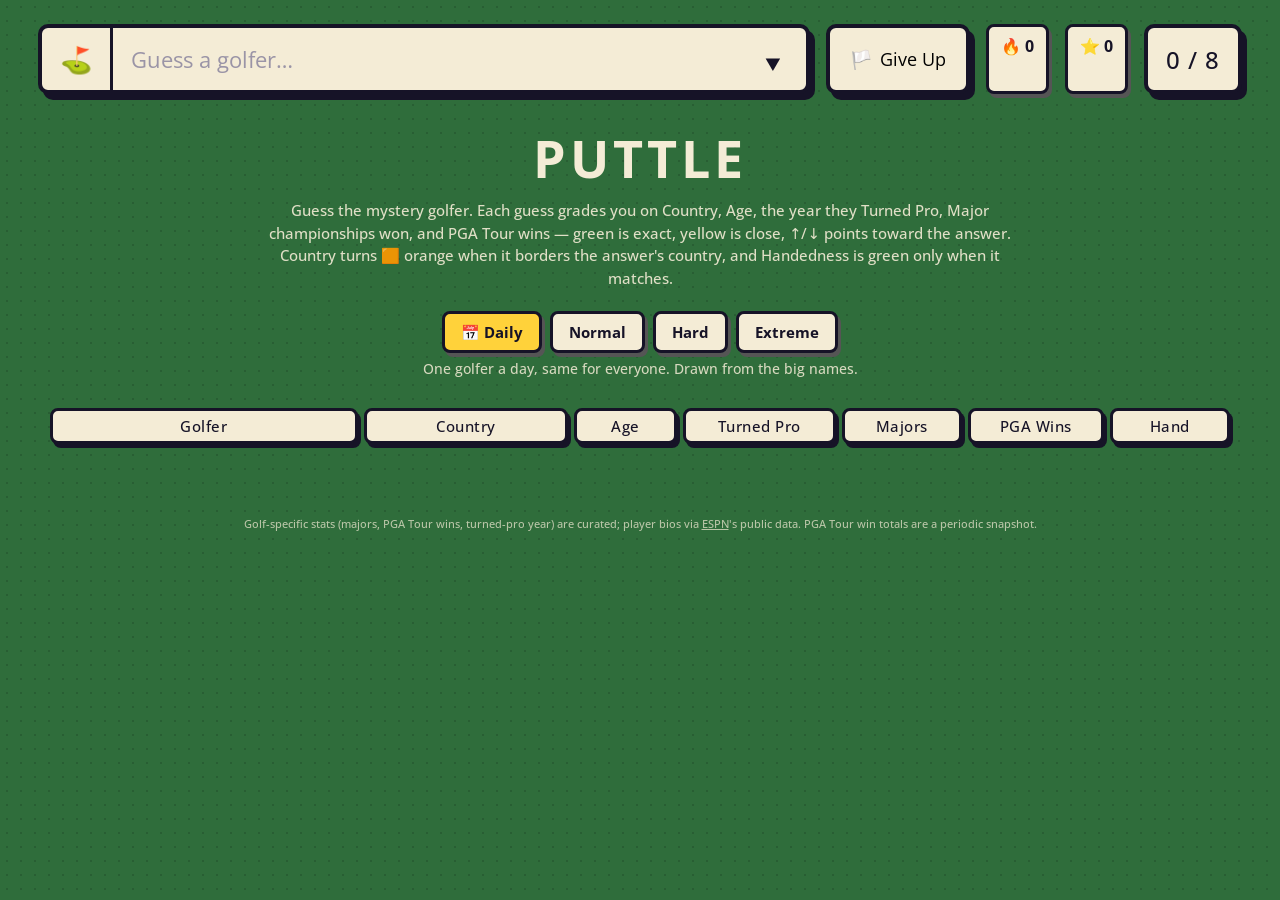
==== public/golf/index.html @ 4d9b633d "Add Puttle golfer game and shared game switcher - New Puttle game (public/golf/): guess the mystery " ====
<!DOCTYPE html>
<html lang="en">
<head>
  <meta charset="UTF-8">
  <meta name="viewport" content="width=device-width, initial-scale=1.0">
  <title>Puttle — Guess the Golfer</title>
  <link rel="icon" href="../favicon.svg" type="image/svg+xml">
  <link rel="apple-touch-icon" href="../apple-touch-icon.png">
  <meta name="theme-color" content="#2f6d3b">
  <link rel="preconnect" href="https://fonts.googleapis.com">
  <link rel="preconnect" href="https://fonts.gstatic.com" crossorigin>
  <link rel="stylesheet" href="https://fonts.googleapis.com/css2?family=Open+Sans:ital,wght@0,500;0,700;1,500&display=swap">
  <link rel="stylesheet" href="styles.css">
</head>
<body>
  <header class="topbar">
    <div class="guess-box">
      <span class="qmark">⛳</span>
      <input id="guess-input" type="text" list="names" autocomplete="off" autocorrect="off"
             autocapitalize="off" spellcheck="false" placeholder="Guess a golfer…">
    </div>
    <datalist id="names"></datalist>
    <button id="new-btn" class="btn"><span class="ico">🔀</span> New Golfer</button>
    <button id="giveup-btn" class="btn hidden"><span class="ico">🏳️</span> Give Up</button>
    <div class="stat-box" title="Day streak">🔥 <span id="streak">0</span></div>
    <div class="stat-box" title="Points">⭐ <span id="points">0</span></div>
    <div id="status" class="timer">0 / 8</div>
  </header>

  <main>
    <h1 class="puttle-title">PUTTLE</h1>
    <p class="puttle-sub">Guess the mystery golfer. Each guess grades you on Country, Age,
      the year they Turned Pro, Major championships won, and PGA Tour wins — green is exact,
      yellow is close, ↑/↓ points toward the answer. Country turns 🟧 orange when it borders
      the answer's country, and Handedness is green only when it matches.</p>

    <!-- Mode bar: Daily is one-and-done; the three tiers are endless. -->
    <div class="mode-bar" id="mode-bar">
      <button class="mode-tab" data-mode="daily">📅 Daily</button>
      <button class="mode-tab" data-mode="normal">Normal</button>
      <button class="mode-tab" data-mode="hard">Hard</button>
      <button class="mode-tab" data-mode="extreme">Extreme</button>
    </div>
    <p class="mode-desc" id="mode-desc"></p>

    <div class="grid-header" id="grid-header">
      <div class="col col-name">Golfer</div>
      <div class="col">Country</div>
      <div class="col">Age</div>
      <div class="col">Turned Pro</div>
      <div class="col">Majors</div>
      <div class="col">PGA Wins</div>
      <div class="col">Hand</div>
    </div>
    <div id="rows"></div>

    <!-- End-of-game reveal (endless modes) -->
    <div id="reveal" class="reveal hidden"></div>

    <!-- Daily "come back tomorrow" panel -->
    <div id="daily-panel" class="reveal hidden">
      <div id="daily-title" class="reveal-title"></div>
      <div id="daily-sub"></div>
      <div class="daily-meta">
        <span>🔥 Streak: <b id="daily-streak">0</b></span>
        <span>Next Daily in <b id="daily-countdown">--:--:--</b></span>
      </div>
      <button id="share-btn" class="btn share-btn">📋 Share result</button>
      <div id="share-copied" class="share-copied hidden">Copied to clipboard!</div>
    </div>
  </main>

  <!-- Give-up confirmation. Reuses the shared .mode-modal/.mode-card chrome from
       the parent stylesheet (@import'd by styles.css). -->
  <div id="giveup-modal" class="mode-modal hidden">
    <div class="mode-card">
      <div class="mode-title">Give up?</div>
      <hr>
      <div class="giveup-note">The answer will be revealed and this round counts as a loss, so your streak resets to 0.</div>
      <button id="giveup-confirm" class="giveup-option">
        <div class="mode-name">🏳️ Reveal the answer</div>
      </button>
      <button id="giveup-cancel" class="btn">Keep playing</button>
    </div>
  </div>

  <footer class="puttle-foot">
    Golf-specific stats (majors, PGA Tour wins, turned-pro year) are curated; player
    bios via <a href="https://www.espn.com/golf/" target="_blank" rel="noopener">ESPN</a>'s
    public data. PGA Tour win totals are a periodic snapshot.
  </footer>

  <script src="game.js"></script>
  <script src="/games.js"></script>
</body>
</html>
---- public/golf/styles.css ----
/* Puttle reuses the Weiddle/Octagonle look wholesale (grid, chips, cards, modals),
   then overrides only the 7-column grid and a little Puttle chrome. @import leads. */
@import url("../styles.css");

/* Puttle's backdrop: a fairway green, distinct from Cindle's deeper emerald
   (#15633a) and the UFC game's cobalt. Kept dark enough that the bright-green
   "exact" chips (--green) still pop. */
:root{ --bg:#2f6d3b; }

/* Golfer | Country | Age | Turned Pro | Majors | PGA Wins | Hand.
   Golfer names and Country run long; the numeric columns never exceed a few
   chars. minmax(0,...) so a long value wraps in its track instead of scrolling
   the page sideways. Desktop-only: below 821px the parent stylesheet reflows
   .guess-row into stacked data-label cards, and this template must not fight it. */
@media(min-width:821px){
  .grid-header,.guess-row{
    grid-template-columns:
      minmax(0,1.8fr) minmax(0,1.2fr) minmax(0,.6fr) minmax(0,.9fr)
      minmax(0,.7fr)  minmax(0,.8fr)  minmax(0,.7fr);
  }
}

.puttle-title{
  text-align:center;color:var(--cream);
  font-weight:700;letter-spacing:4px;margin:4px 0 6px;
  font-size:clamp(28px,5vw,52px);
}
.puttle-sub{
  text-align:center;color:var(--cream);opacity:.9;
  max-width:760px;margin:0 auto 22px;line-height:1.5;
  font-size:clamp(12px,1.3vw,15px);
}

/* Header stat pills (streak / points) — cream-card language. */
.stat-box{
  background:var(--cream);border:3px solid var(--ink);border-radius:8px;
  box-shadow:3px 4px 0 #555;padding:8px 12px;font-weight:700;white-space:nowrap;
}

/* Mode bar — Daily + three tiers. */
.mode-bar{
  display:flex;gap:8px;justify-content:center;flex-wrap:wrap;margin:0 0 6px;
}
.mode-tab{
  font-family:inherit;font-weight:700;font-size:clamp(12px,1.2vw,15px);cursor:pointer;
  background:var(--cream);color:var(--ink);border:3px solid var(--ink);border-radius:8px;
  box-shadow:3px 4px 0 #555;padding:8px 16px;
}
.mode-tab.active{background:var(--yellow);}
.mode-desc{text-align:center;color:var(--cream);opacity:.85;margin:0 0 20px;
  font-size:clamp(11px,1.1vw,14px);min-height:1.2em;}

.daily-meta{display:flex;gap:20px;justify-content:center;flex-wrap:wrap;margin:12px 0;
  font-size:14px;}
.share-btn{margin-top:4px;}
.share-copied{margin-top:8px;color:var(--green-d);font-weight:700;}

.reveal{
  background:var(--cream);border:4px solid var(--ink);border-radius:8px;
  box-shadow:5px 7px 0 #555;padding:16px 18px;margin:20px auto 0;
  max-width:640px;text-align:center;line-height:1.5;
}
.reveal.win{border-color:var(--green-d);}
.reveal .reveal-title{font-weight:700;font-size:20px;margin-bottom:6px;}

.puttle-foot{
  text-align:center;color:var(--cream);opacity:.7;
  font-size:11px;margin-top:40px;
}
.puttle-foot a{color:var(--cream);}

.hidden{display:none;}
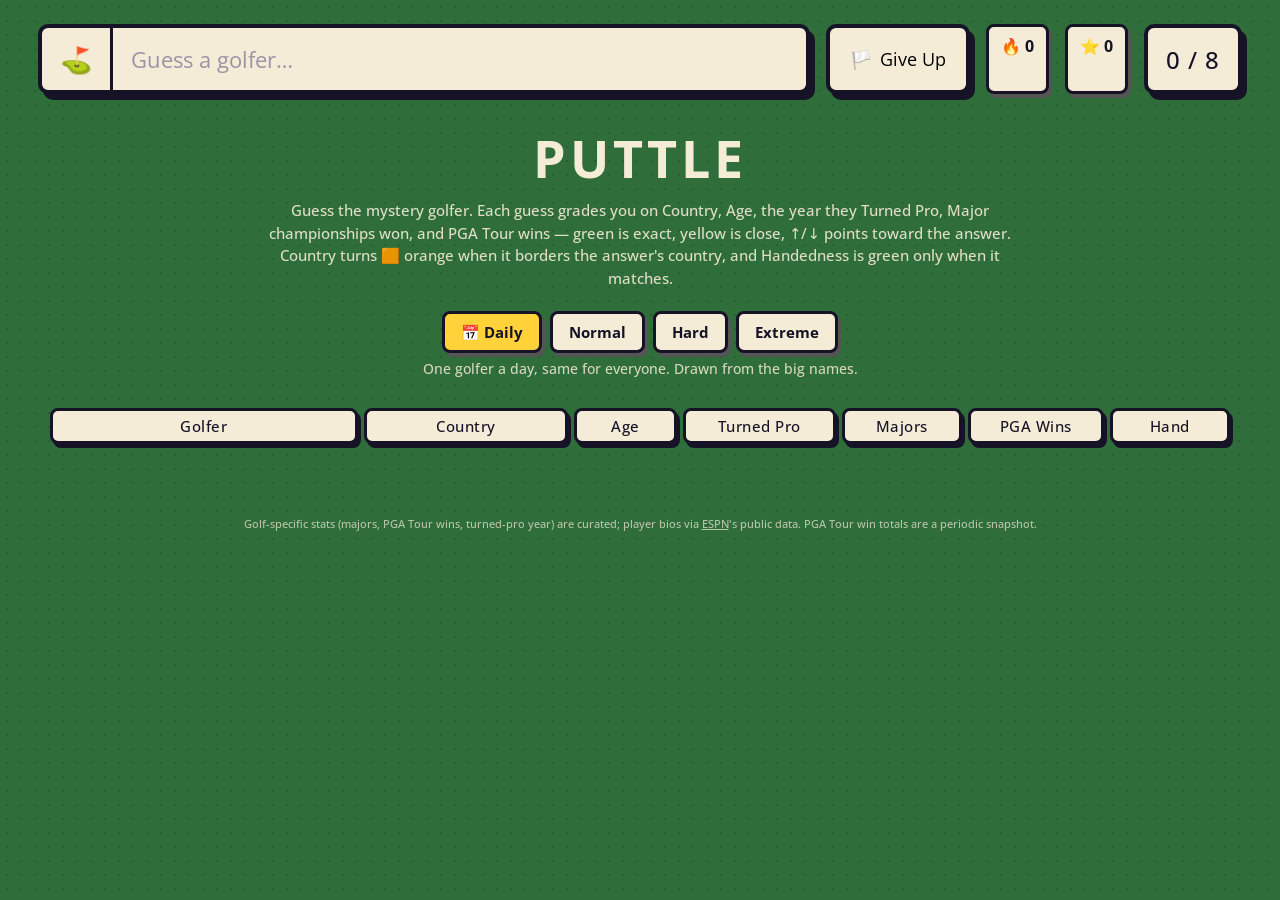
==== commit f0784883: "Fix mobile guess input in Cindle and Puttle Replace the <datalist> autocomplete (which often never r" ====
--- a/public/golf/index.html
+++ b/public/golf/index.html
@@ -16,10 +16,9 @@
   <header class="topbar">
     <div class="guess-box">
       <span class="qmark">⛳</span>
-      <input id="guess-input" type="text" list="names" autocomplete="off" autocorrect="off"
+      <input id="guess-input" type="text" autocomplete="off" autocorrect="off"
              autocapitalize="off" spellcheck="false" placeholder="Guess a golfer…">
     </div>
-    <datalist id="names"></datalist>
     <button id="new-btn" class="btn"><span class="ico">🔀</span> New Golfer</button>
     <button id="giveup-btn" class="btn hidden"><span class="ico">🏳️</span> Give Up</button>
     <div class="stat-box" title="Day streak">🔥 <span id="streak">0</span></div>
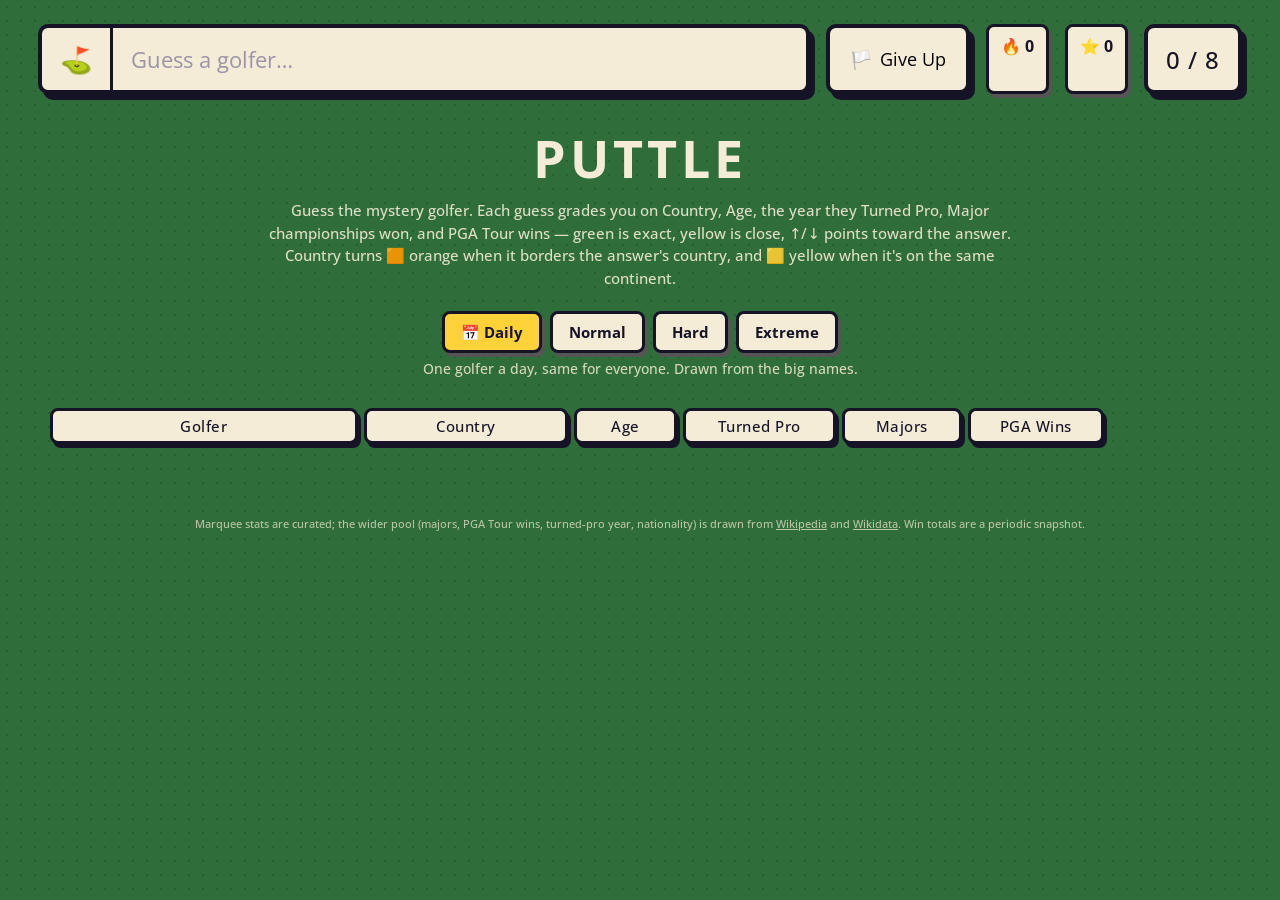
==== commit d4bd73db: "Puttle: add yellow "same continent" color to the Country column Country now grades in three tiers in" ====
--- a/public/golf/index.html
+++ b/public/golf/index.html
@@ -31,7 +31,7 @@
     <p class="puttle-sub">Guess the mystery golfer. Each guess grades you on Country, Age,
       the year they Turned Pro, Major championships won, and PGA Tour wins — green is exact,
       yellow is close, ↑/↓ points toward the answer. Country turns 🟧 orange when it borders
-      the answer's country, and Handedness is green only when it matches.</p>
+      the answer's country, and 🟨 yellow when it's on the same continent.</p>
 
     <!-- Mode bar: Daily is one-and-done; the three tiers are endless. -->
     <div class="mode-bar" id="mode-bar">
@@ -49,7 +49,6 @@
       <div class="col">Turned Pro</div>
       <div class="col">Majors</div>
       <div class="col">PGA Wins</div>
-      <div class="col">Hand</div>
     </div>
     <div id="rows"></div>
 
@@ -84,9 +83,9 @@
   </div>
 
   <footer class="puttle-foot">
-    Golf-specific stats (majors, PGA Tour wins, turned-pro year) are curated; player
-    bios via <a href="https://www.espn.com/golf/" target="_blank" rel="noopener">ESPN</a>'s
-    public data. PGA Tour win totals are a periodic snapshot.
+    Marquee stats are curated; the wider pool (majors, PGA Tour wins, turned-pro year,
+    nationality) is drawn from <a href="https://en.wikipedia.org/wiki/Category:Golfers" target="_blank" rel="noopener">Wikipedia</a>
+    and <a href="https://www.wikidata.org/" target="_blank" rel="noopener">Wikidata</a>. Win totals are a periodic snapshot.
   </footer>
 
   <script src="game.js"></script>
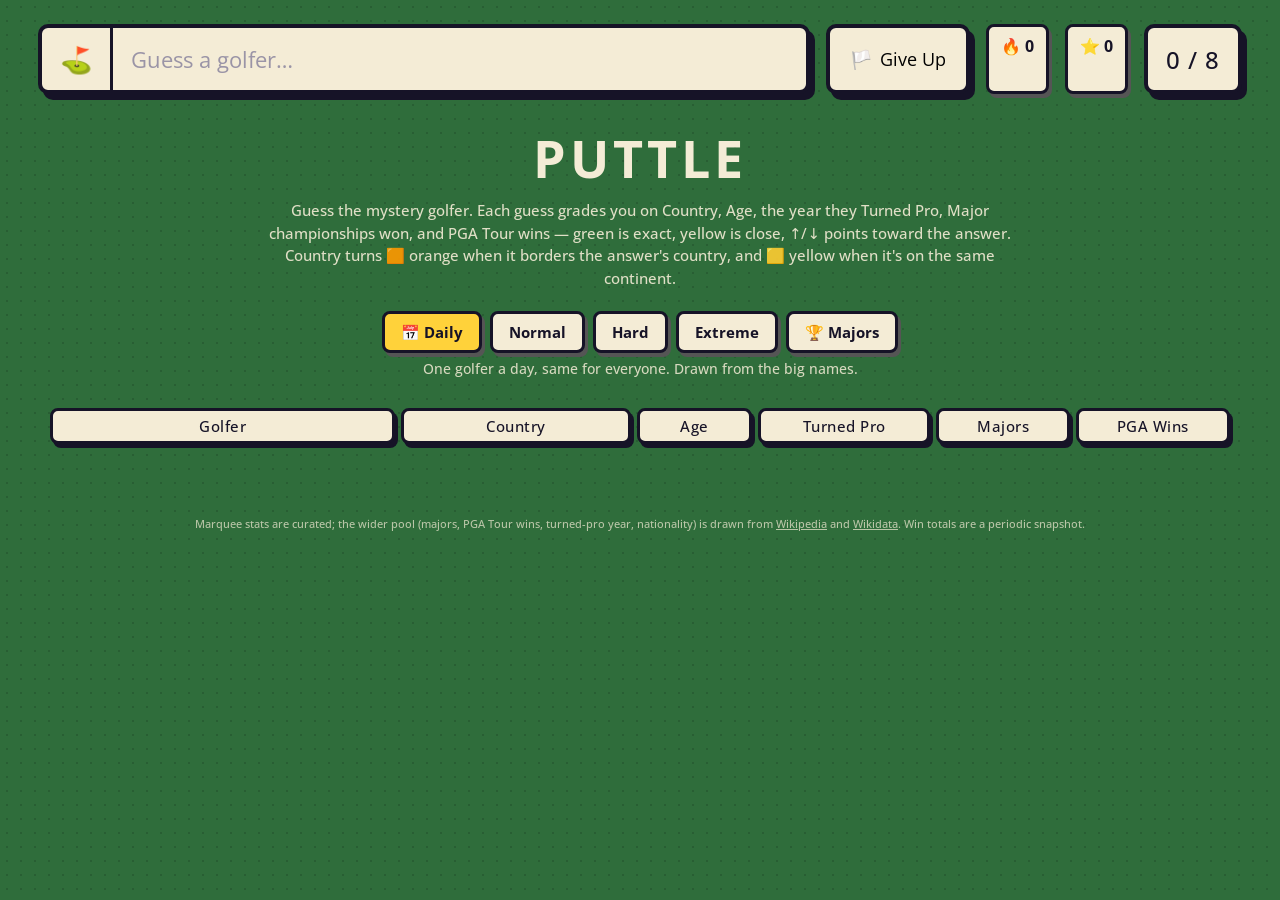
==== commit 1abadc5b: "Puttle: add "🏆 Majors" endless mode (major champions only) New themed mode limiting the pool to the " ====
--- a/public/golf/index.html
+++ b/public/golf/index.html
@@ -39,6 +39,7 @@
       <button class="mode-tab" data-mode="normal">Normal</button>
       <button class="mode-tab" data-mode="hard">Hard</button>
       <button class="mode-tab" data-mode="extreme">Extreme</button>
+      <button class="mode-tab" data-mode="majors">🏆 Majors</button>
     </div>
     <p class="mode-desc" id="mode-desc"></p>
 
--- a/public/golf/styles.css
+++ b/public/golf/styles.css
@@ -7,7 +7,7 @@
    "exact" chips (--green) still pop. */
 :root{ --bg:#2f6d3b; }
 
-/* Golfer | Country | Age | Turned Pro | Majors | PGA Wins | Hand.
+/* Golfer | Country | Age | Turned Pro | Majors | PGA Wins.
    Golfer names and Country run long; the numeric columns never exceed a few
    chars. minmax(0,...) so a long value wraps in its track instead of scrolling
    the page sideways. Desktop-only: below 821px the parent stylesheet reflows
@@ -16,7 +16,7 @@
   .grid-header,.guess-row{
     grid-template-columns:
       minmax(0,1.8fr) minmax(0,1.2fr) minmax(0,.6fr) minmax(0,.9fr)
-      minmax(0,.7fr)  minmax(0,.8fr)  minmax(0,.7fr);
+      minmax(0,.7fr)  minmax(0,.8fr);
   }
 }
 
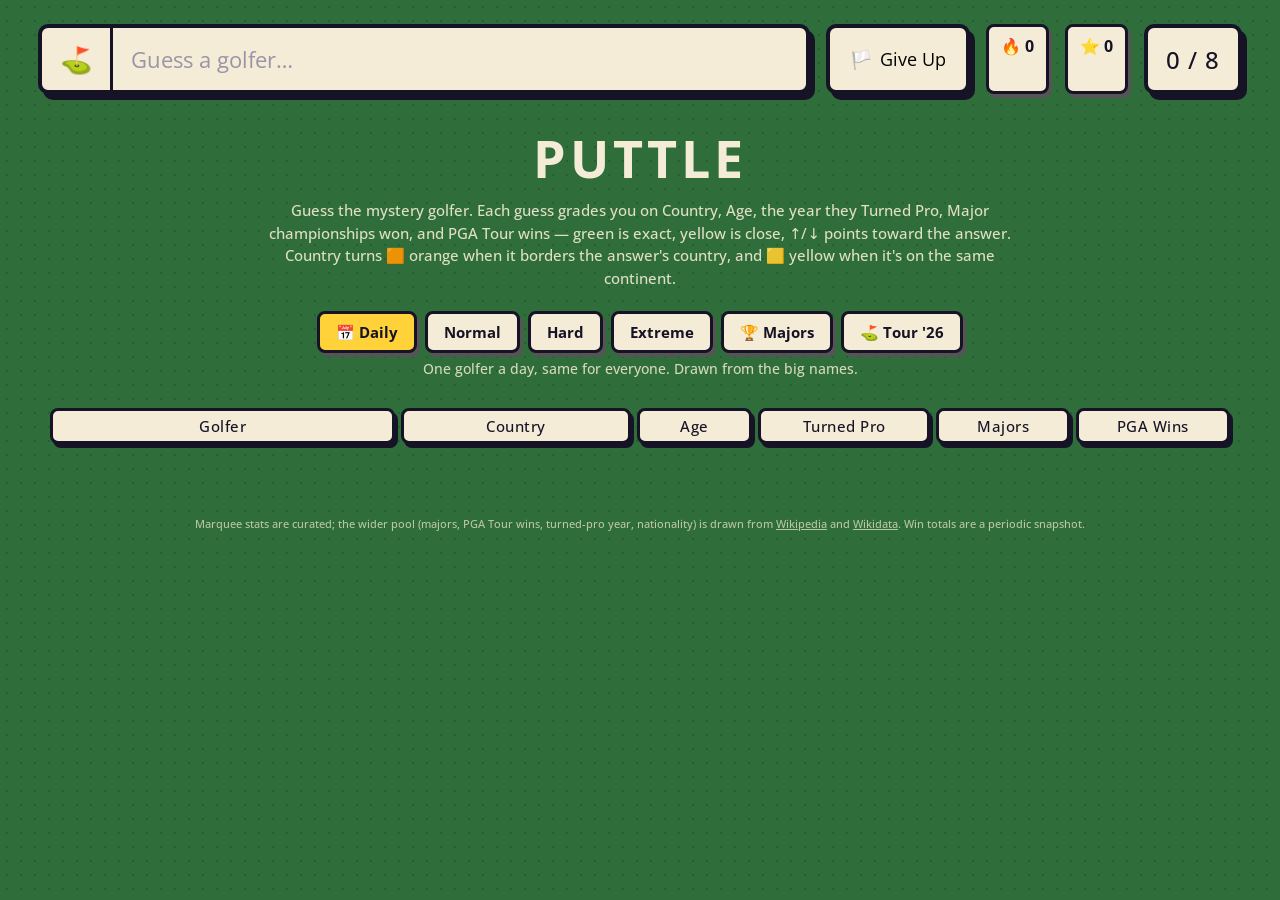
==== commit af4d690d: "Puttle: add "Tour '26" mode + modern-era pool filter New themed mode "⛳ Tour '26" drawing from the c" ====
--- a/public/golf/index.html
+++ b/public/golf/index.html
@@ -40,6 +40,7 @@
       <button class="mode-tab" data-mode="hard">Hard</button>
       <button class="mode-tab" data-mode="extreme">Extreme</button>
       <button class="mode-tab" data-mode="majors">🏆 Majors</button>
+      <button class="mode-tab" data-mode="tour">⛳ Tour '26</button>
     </div>
     <p class="mode-desc" id="mode-desc"></p>
 
